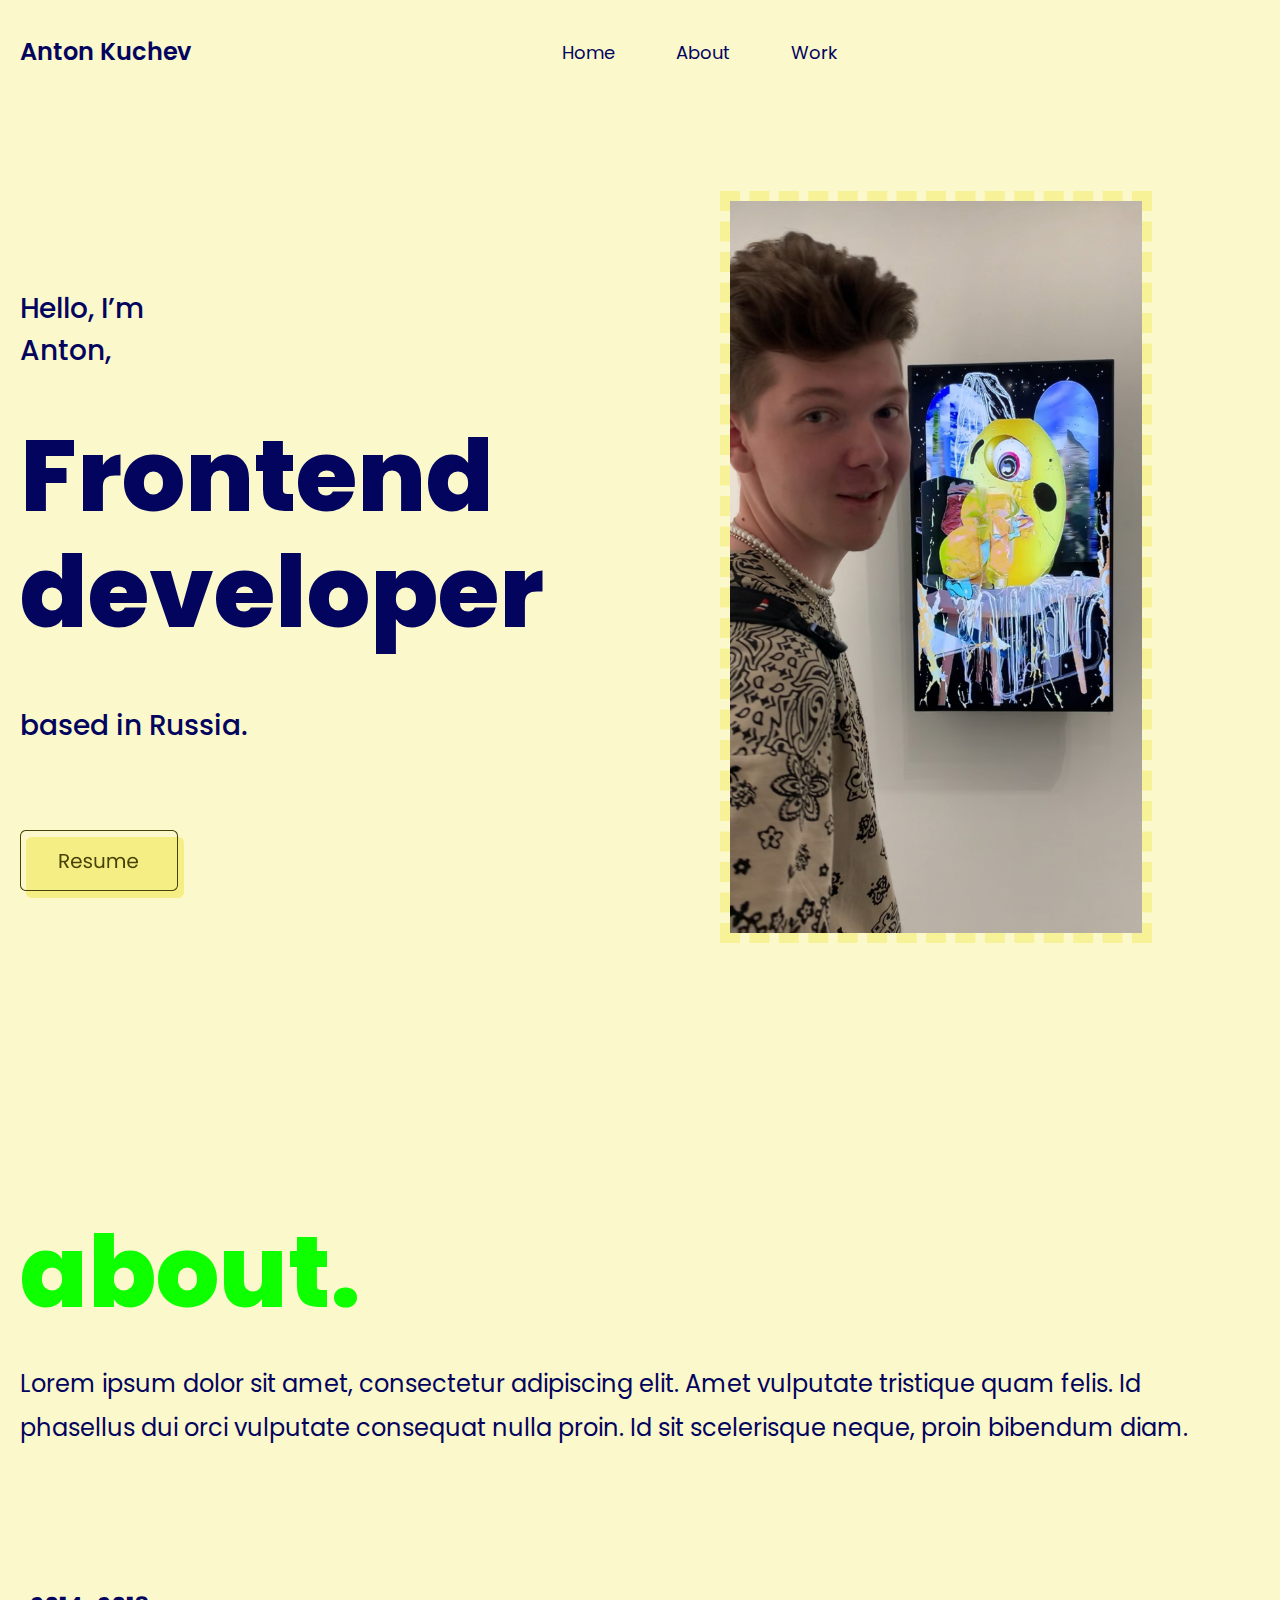
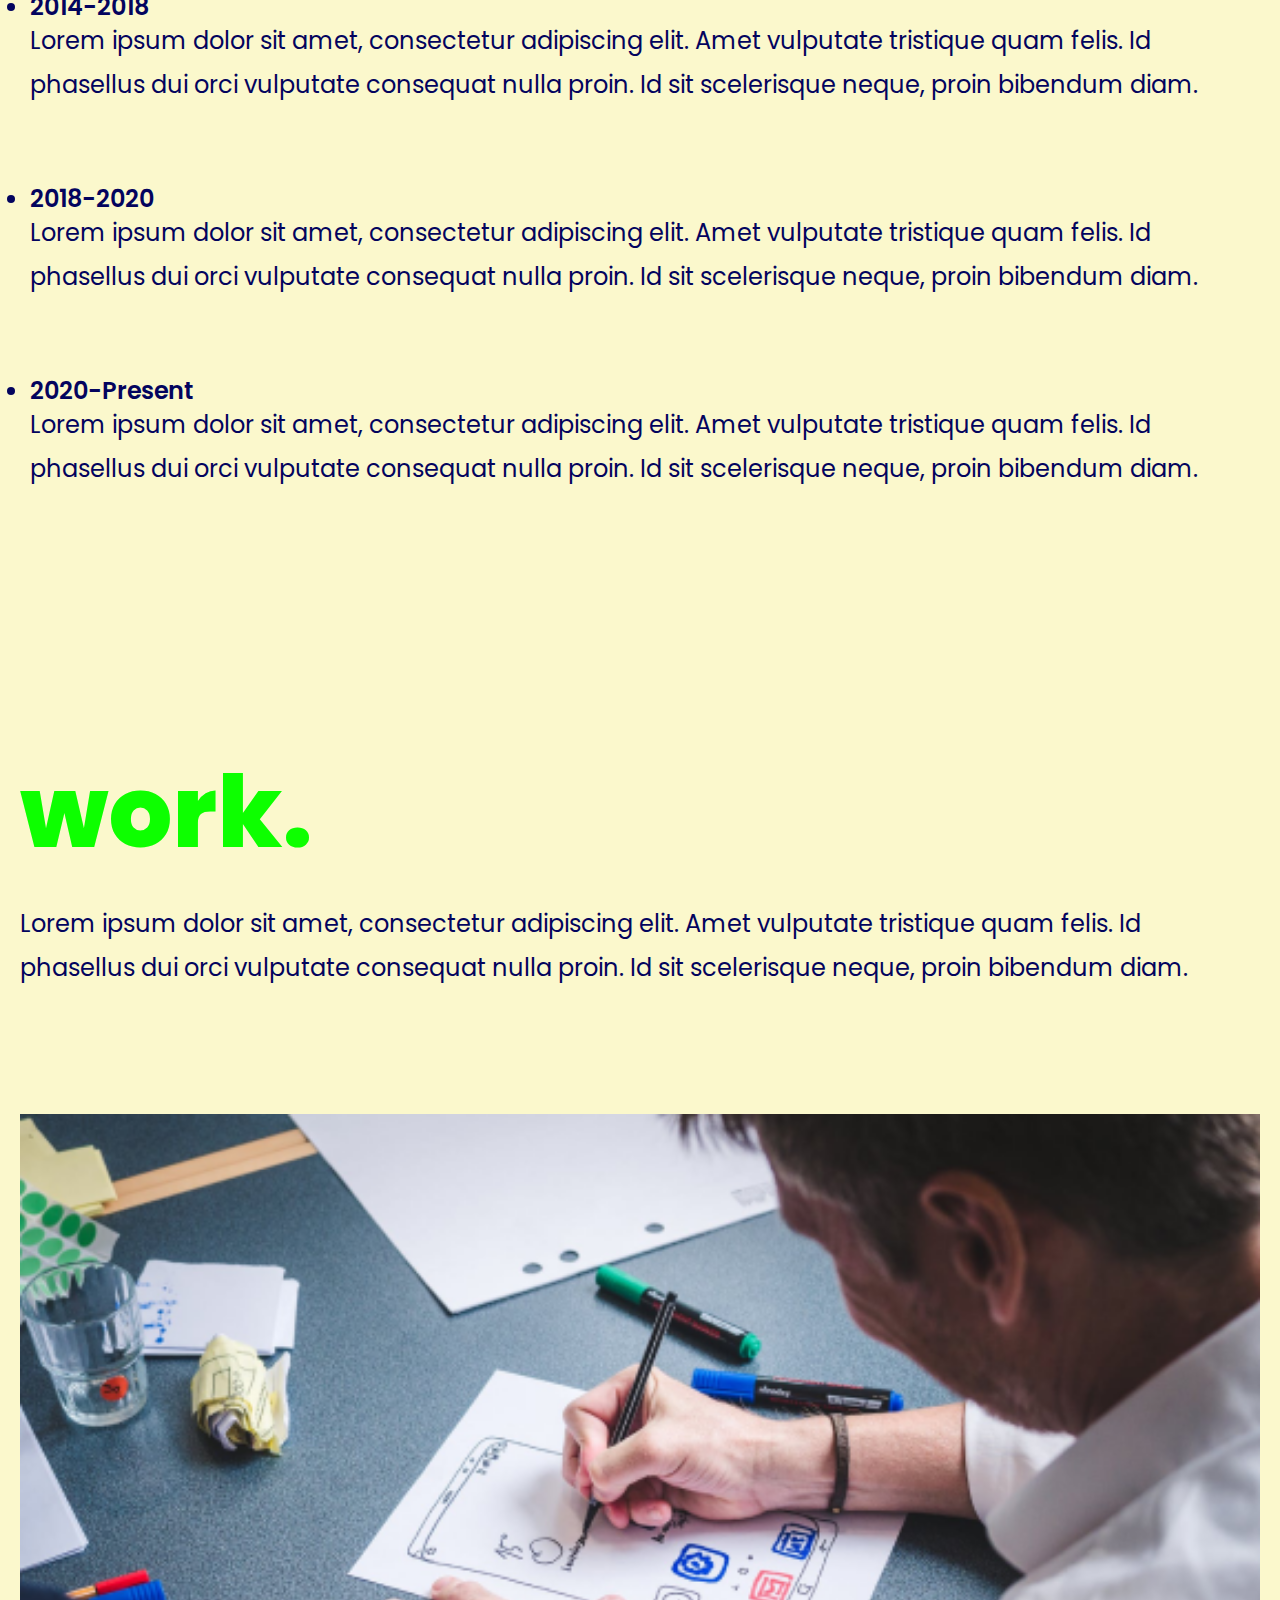
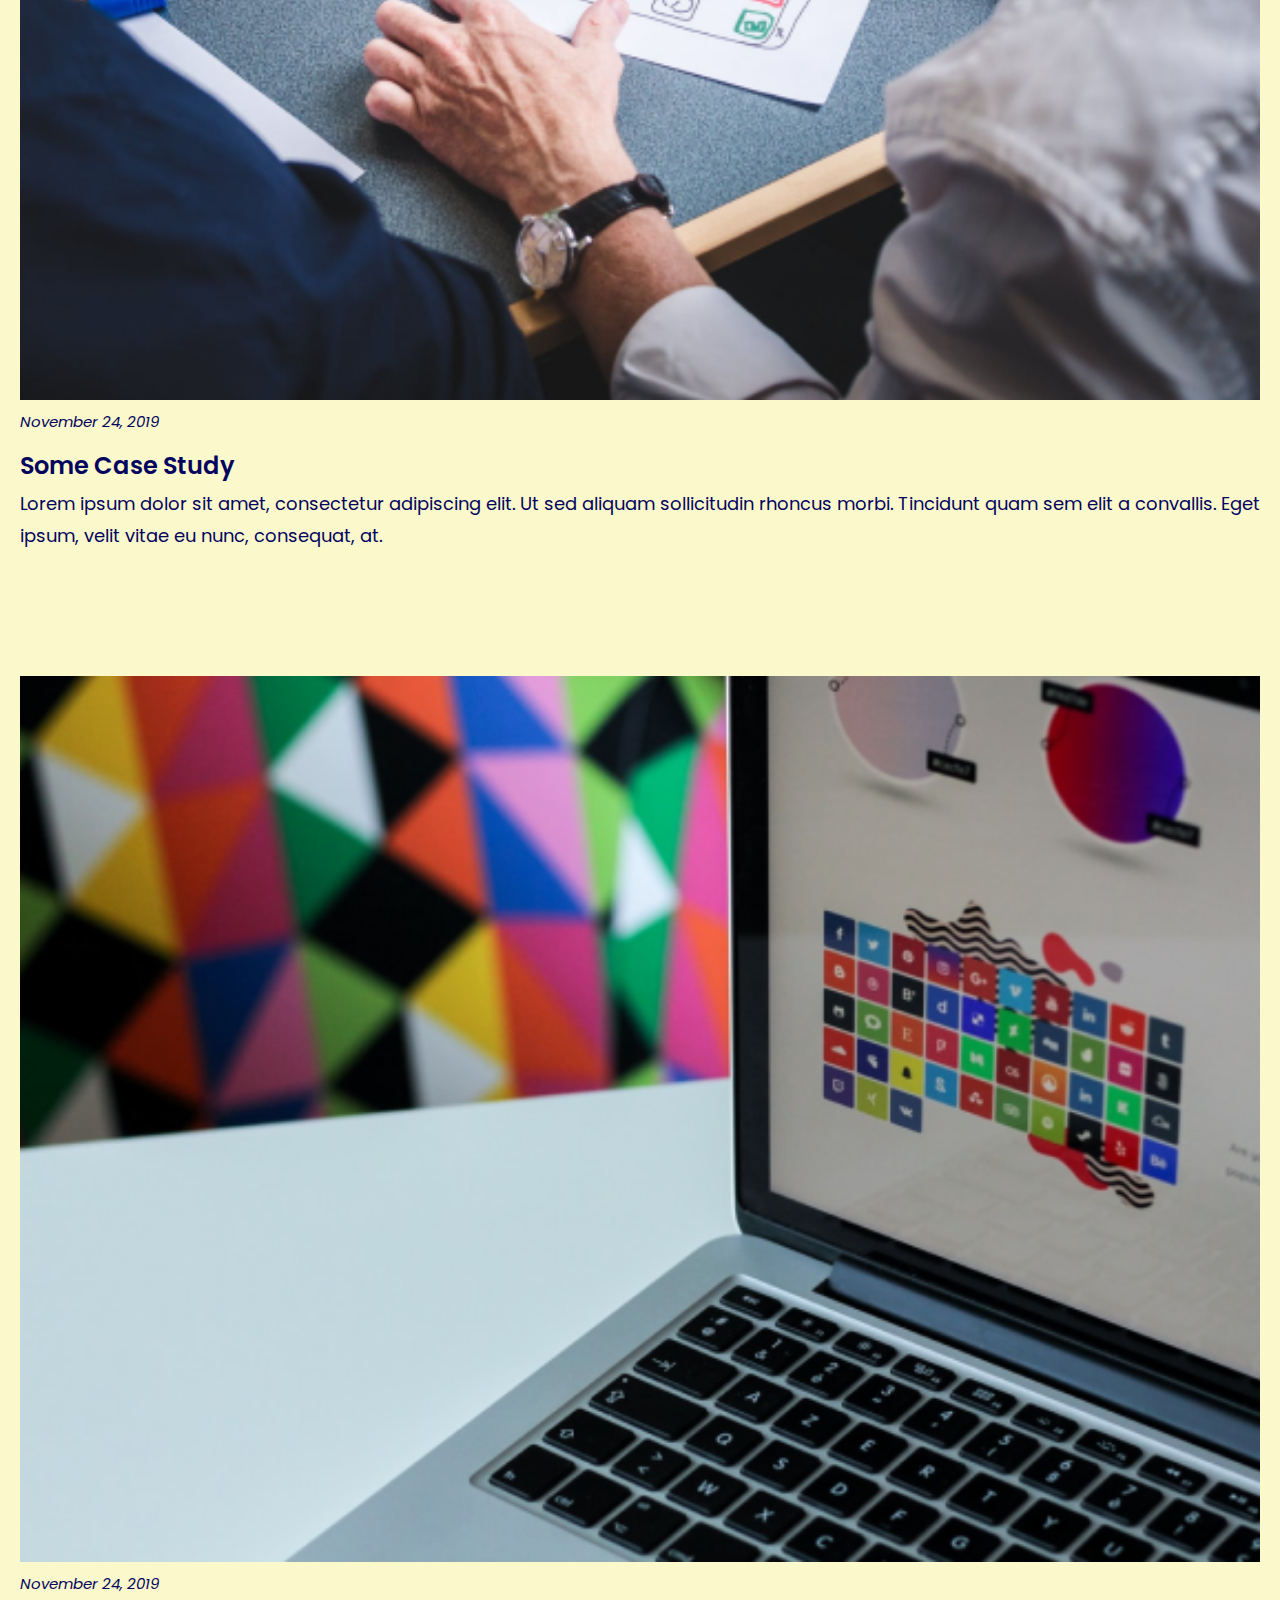
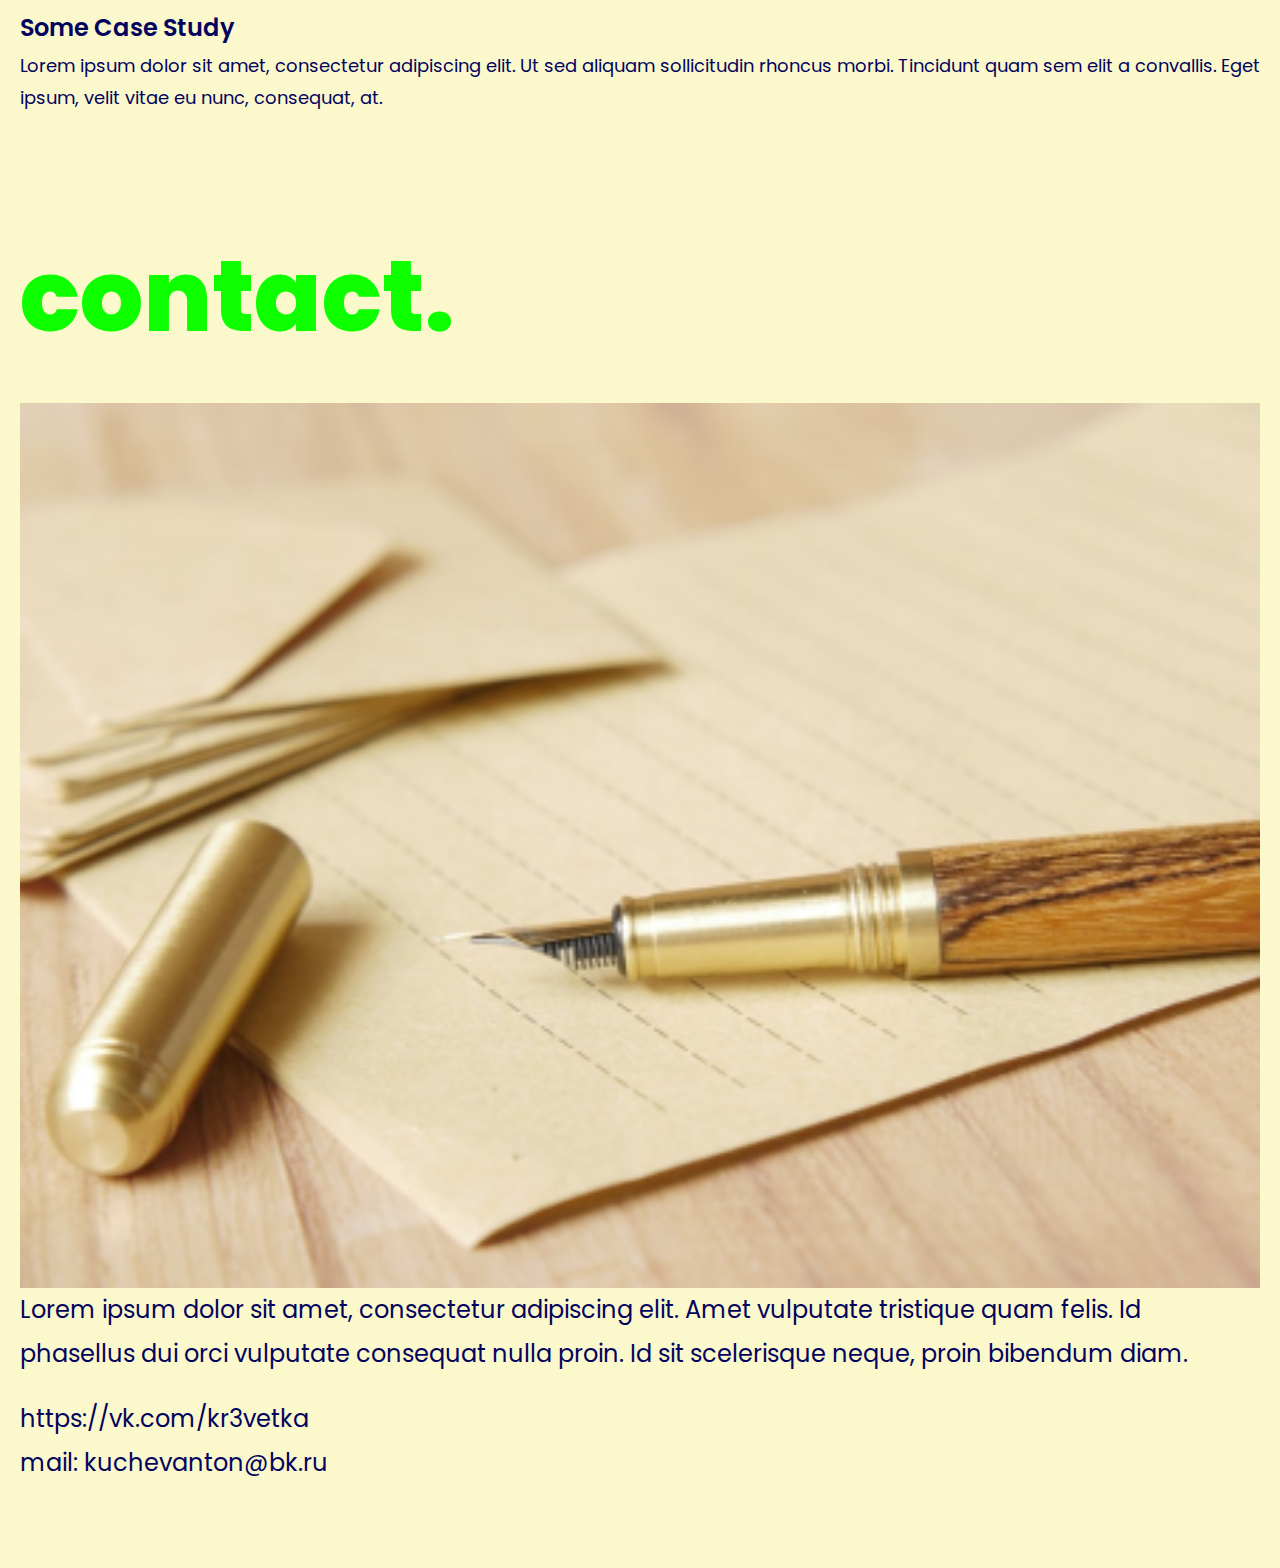
==== index.html @ e704afe0 "Add files via upload" ====
<!DOCTYPE html>
<html lang="ru">
<head>
  <meta charset="UTF-8">
  <meta name="viewport" content="width=device-width, initial-scale=1.0">
  <link href="https://fonts.googleapis.com/css?family=Poppins:regular,italic,500,600,800&display=swap" rel="stylesheet" />
  <title>Portfolio.</title>
  <link rel="stylesheet" href="../css/style.css">
  <link rel="icon" type="image" href="https://code.s3.yandex.net/web-code/js-favicon.ico">
</head>
<body>
  <div class="wrapper">
    <header class="header">
      <div class="header__container _container">
        <a href="https://vk.com/kr3vetka" class="header__logo">
          Anton Kuchev
        </a>
        <nav class="header__menu menu">
          <ul class="menu__list">
            <li class="menu__item">
              <a href="#home" class="menu__link">Home</a>
            </li>
            <li class="menu__item">
              <a href="#about" class="menu__link">About</a>
            </li>
            <li class="menu__item">
              <a href="#work" class="menu__link">Work</a>
            </li>
          </ul>
        </nav>
      </div>
    </header>
    <main class="page">
      <div class="page__mainblock mainblock">
        <div class="mainblock__container _container">
          <p class="mainblock__text1">Hello, I’m Anton,</p>
          <h1 class="mainblock__title">Frontend developer</h1>
          <p class="mainblock__text2">based in Russia.</p>
          <div class="mainblock__buttons">
            <a href="/css/img/cv.png" download class="mainblock__button"><img src="../css/img/resume.png" alt="resume"></a>
          </div>
          <div class="mainblock__imgdiv">
            <img id="home" src="../css/img/ava.jpg" alt="ava" class="mainblock__imgdiv__img">
          </div>
        </div>
        <div class="page__about">
          <div class="about__container _container">
            <h1 id="about" class="about__title">about.</h1>
            <p class="about__subtitle">Lorem ipsum dolor sit amet, consectetur adipiscing elit. Amet vulputate tristique quam felis. Id phasellus dui orci vulputate consequat nulla proin. Id sit scelerisque neque, proin bibendum diam.</p>
            <ul class="about__list">
              <li class="about__item"> 2014-2018 <h2 class="item__text">Lorem ipsum dolor sit amet, consectetur adipiscing elit. Amet vulputate tristique quam felis. Id phasellus dui orci vulputate consequat nulla proin. Id sit scelerisque neque, proin bibendum diam.</h2></li>
              <li class="about__item">2018-2020<h2 class="item__text">Lorem ipsum dolor sit amet, consectetur adipiscing elit. Amet vulputate tristique quam felis. Id phasellus dui orci vulputate consequat nulla proin. Id sit scelerisque neque, proin bibendum diam.</h2></li>
              <li class="about__item">2020-Present<h2 class="item__text">Lorem ipsum dolor sit amet, consectetur adipiscing elit. Amet vulputate tristique quam felis. Id phasellus dui orci vulputate consequat nulla proin. Id sit scelerisque neque, proin bibendum diam.</h2></li>
            </ul>
          </div>
        </div>
        <div class="page__work work">
          <div class="work__container _container">
            <h1 id="work" class="work__title">work.</h1>
            <p class="work__subtitle">Lorem ipsum dolor sit amet, consectetur adipiscing elit. Amet vulputate tristique quam felis. Id phasellus dui orci vulputate consequat nulla proin. Id sit scelerisque neque, proin bibendum diam.</p>
            <div class="work__cards">
              <div class="card1">
                <img class="card__img" src="../css/img/work1.png" alt="work_img">
                <p class="card__subtitle">November 24, 2019</p>
                <h1 class="card__text-title">Some Case Study</h1>
                <p class="card__text-subtitle">Lorem ipsum dolor sit amet, consectetur adipiscing elit. Ut sed aliquam sollicitudin rhoncus morbi. Tincidunt quam sem elit a convallis. Eget ipsum, velit vitae eu nunc, consequat, at.</p>
              </div>
              <div class="card2">
                <img class="card__img" src="../css/img/work2.png" alt="work_img">
                <p class="card__subtitle">November 24, 2019</p>
                <h1 class="card__text-title">Some Case Study</h1>
                <p class="card__text-subtitle">Lorem ipsum dolor sit amet, consectetur adipiscing elit. Ut sed aliquam sollicitudin rhoncus morbi. Tincidunt quam sem elit a convallis. Eget ipsum, velit vitae eu nunc, consequat, at.</p>
              </div>
            </div>
          </div>
        </div>
        <div class="page__contact contact">
          <div class="contact__container _container">
            <h1 id="contact" class="contact__title">contact.</h1>
            <img src="../css/img/contact.png" alt="contact" class="contact__img">
            <p class="contact__text">Lorem ipsum dolor sit amet, consectetur adipiscing elit. Amet vulputate tristique quam felis. Id phasellus dui orci vulputate consequat nulla proin. Id sit scelerisque neque, proin bibendum diam.</p>
            <ul class="contact__links">
              <li class="link"><a href="https://vk.com/kr3vetka" class="link__vk">https://vk.com/kr3vetka</a></li>
              <li class="link">mail: kuchevanton@bk.ru</li>
            </ul>
          </div>
        </div>
      </div>
    </main>
    <footer class="footer"></footer>
  </div>
  <script src="../js/script.js"></script>
</body>
</html>
---- css/style.css ----
*,
*::before,
*::after{
  padding:0;
  margin: 0;
  border: 0;
  box-sizing: border-box;
}
a{
  text-decoration: none;
}
ul,
ol,
li{
  list-style: none;
}
img{
  vertical-align: top;
}
h1,
h2,
h3,
h4,
h5,
h6{
  font-weight: inherit;
  font-size: inherit;
}
html,
body{
  background-color: #FBF8CC;
  height: 100%;
  line-height: 1;
  font-size: 24px;
  color: #03045E;
  font-weight: 400;
  font-family: Poppins;
}
.wrapper{
  min-height: 100%;
  overflow: hidden;
  display: flex;
  flex-direction: column;
}
._container{
  max-width: 1240px;
  padding: 0 15px;
  margin: 0 auto;
  box-sizing: content-box;
}
/* -----------ШАПКА-------------------------------------------- */
.header {
  position: absolute;
  width: 100%;
  left: 0;
  top: 0;
  z-index: 50;
}
.header__container {
  display: flex;
  min-height: 104px;
  align-items: center;
}
.header__logo {
  font-size: 24px;
  font-weight: 600;
  color: inherit;
}
.header__menu {
  margin: 0px 0px 0px 371px;
}
.menu {
  padding: 5px 0;
}
.menu__list {
  flex-wrap: wrap;
  display: flex;
}
.menu__item {
}
.menu__item:not(:last-child){
  margin: 0px 61px 0px 0px;
}
.menu__link {
  font-size: 18px;
  font-weight: 400;
  color:inherit;
  line-height: 27px;
}
/* ------------PAGE------------------------------------------- */
.page {
  flex: 1 1 auto;
}
.page__mainblock {
}
/* ------------MAINBLOCK------------------------------------------- */
.mainblock {
}
.mainblock__container {
  display: grid;
  grid-template-areas:
  "t1  i"
  "t2  i"
  "t3  i"
  "b  i";
  grid-template-columns: 700px 1fr;
}
.mainblock__text1 {
  grid-area: t1;
  width: 211px;
  padding: 288px 0 0 0 ;
  font-weight: 500;
  font-size: 28px;
  line-height: 42px;
}
.mainblock__title {
  grid-area: t2;
  font-weight: 800;
  font-size: 100px;
  line-height: 116px;
}
.mainblock__text2 {
  grid-area: t3;
  width: 294px;
  padding: 10px 0 0 0;
  font-weight: 500;
  font-size: 28px;
  line-height: 42px;
}
.mainblock__buttons {
  grid-area: b;
  padding: 37px 0 0 0;
}
.mainblock__imgdiv{
  grid-area: i;
  padding-top: 191px;
}
.mainblock__imgdiv__img{
  border: 10px dashed #F7F197;
  width:80%
}
.page__about {
}
.about__container{
  padding-top: 271px;
}
.about__title {
  font-weight: 800;
  font-size: 100px;
  line-height: 116px;
  color: #0dff00;
}
.about__subtitle {
  padding-top: 32px;
  line-height: 44px;
}
.about__list {
  padding-top: 145px;
  padding-left: 200px;
}
.about__item {
  list-style: disc;
  padding-bottom: 80px;
  font-weight: 600;
}
.item__text {
  line-height: 44px;
  padding-top: 10px;
  font-weight: 400;
}
.page__work {
}
.work {
}
.work__container {
  padding-top: 183px;
}
.work__title {
  font-weight: 800;
  font-size: 100px;
  line-height: 116px;
  color: #0dff00;
}
.work__subtitle {
  padding-top: 32px;
  line-height: 44px;
}
.work__cards {
  display: flex;
  padding-top: 124px;
}
.card1 {
  padding-right: 120px;
}
.card__img{
  width:100%;
}
.card__subtitle{
  font-style: italic;
  font-size: 15px;
  line-height: 44px;
}
.card__text-title {
  font-weight: 600;
  line-height: 44px;
}
.card__text-subtitle {
  font-size: 18px;
  line-height: 32px;
  padding-bottom: 124px;
}
.page__contact {
}
.contact__container {
  display: grid;
  grid-template-areas:
  "text1 text1"
  "img text2"
  "img text3";
}
.contact__title {
  grid-area: text1;
  font-weight: 800;
  font-size: 100px;
  line-height: 116px;
  color: #0dff00;
  padding-bottom: 49px;
}
.contact__img {
  grid-area: img;
  width:100%;
}
.contact__text {
  line-height: 44px;
  grid-area: text2;
  padding-left: 59px;
}
.contact__links {
  padding-top: 21px;
  grid-area: text3;
}
.link {
  line-height: 44px;
  padding-left: 59px;
}
.link__vk {
  color:inherit;
}
@media(max-width: 1300px){
  .contact__container {
    display: block;
  }
}
.footer{
  float:bottom;
  padding-top: 83px;
}
@media(max-width: 1300px){
  .work__cards {
    display: block;
  }
  .work__subtitle{
    width: 100wv;
  }
  .contact__text,
  .link{
    width: 100wv;
    padding-left: 0px;
  }
  .item__text {
    padding-top: 0px;
  }
  .about__list {
    padding-left: 10px;
  }
  .card1 {
    padding-right: 0px;
  }
}
@media(max-width: 992px){
  .mainblock__title{
    font-size: 80px;
    line-height: 86px;
  }
  .mainblock__container{
    grid-template-columns: 60vw 1fr;
  }
}
@media(max-width: 767px){
  .mainblock__title{
    font-size: 40px;
    line-height: 56px;
  }
  .mainblock__container{
    grid-template-columns: 60vw 1fr;
  }
  .mainblock__text1 {
    padding: 150px 0 0 0 ;
  }
  .mainblock__imgdiv{
    padding-top: 150px;
  }
}
@media(max-width: 450px){
  .work__cards{
    padding-top: 10px;
  }
  .about__container{
    padding-top: 10px;
  }
  .work__container{
    padding-top: 10px;
  }
  .about__item{
    padding-bottom: 25px;
  }
  .about__list{
    padding-top: 20px;
  }
  .card__text-subtitle{
    padding-bottom: 10px;
  }
  .mainblock__imgdiv{
    padding-top: 10px;
  }
  .mainblock__title{
    font-size: 30px;
    line-height: 40px;
  }
  .mainblock__container{
    display:block;
  }
  .mainblock__text1 {
    padding: 120px 0 0 0 ;
  }
  .mainblock__text2 {
    font-size: 16px;
    line-height: 26px;
  }
}
@media(max-width: 992px){
  .header__menu{
    margin: 0 0 0 80px;
  }
}
@media(max-width: 767px){
  .header__menu{
    margin: 0 0 0 40px;
  }
}
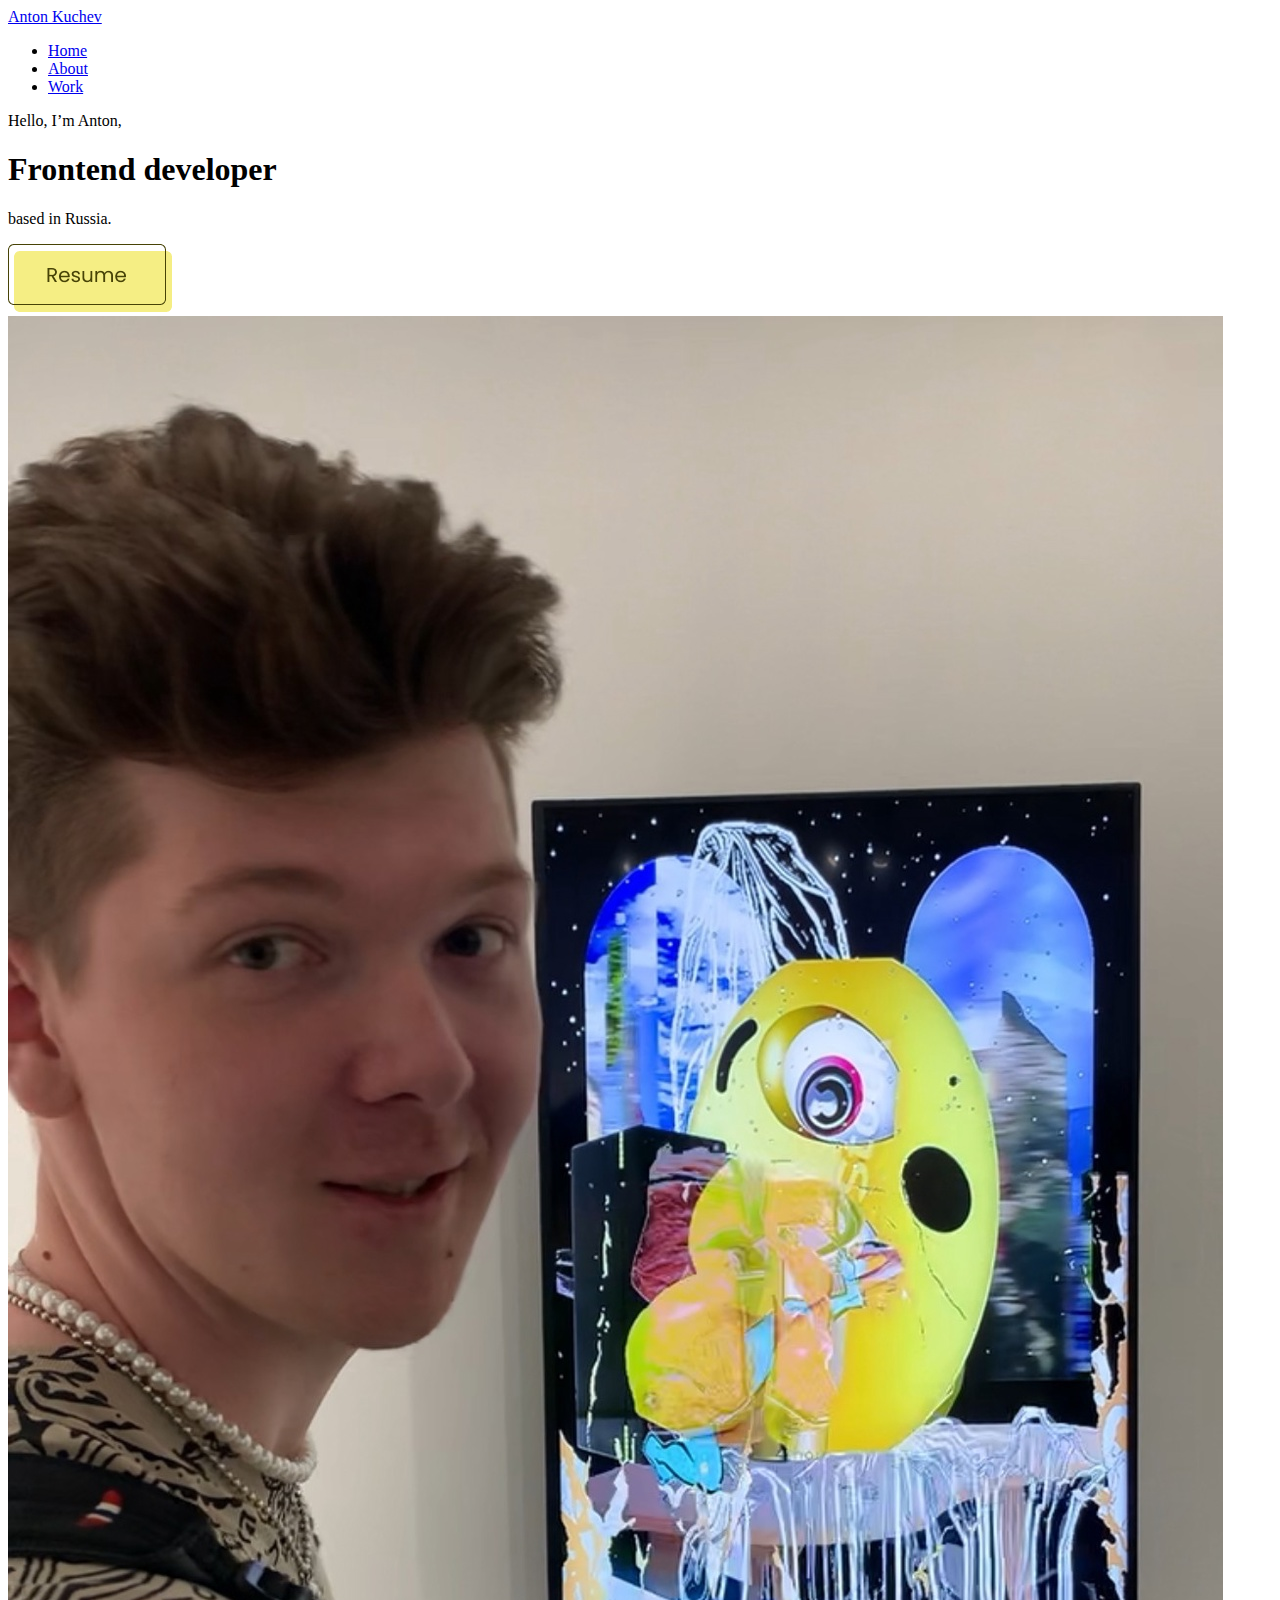
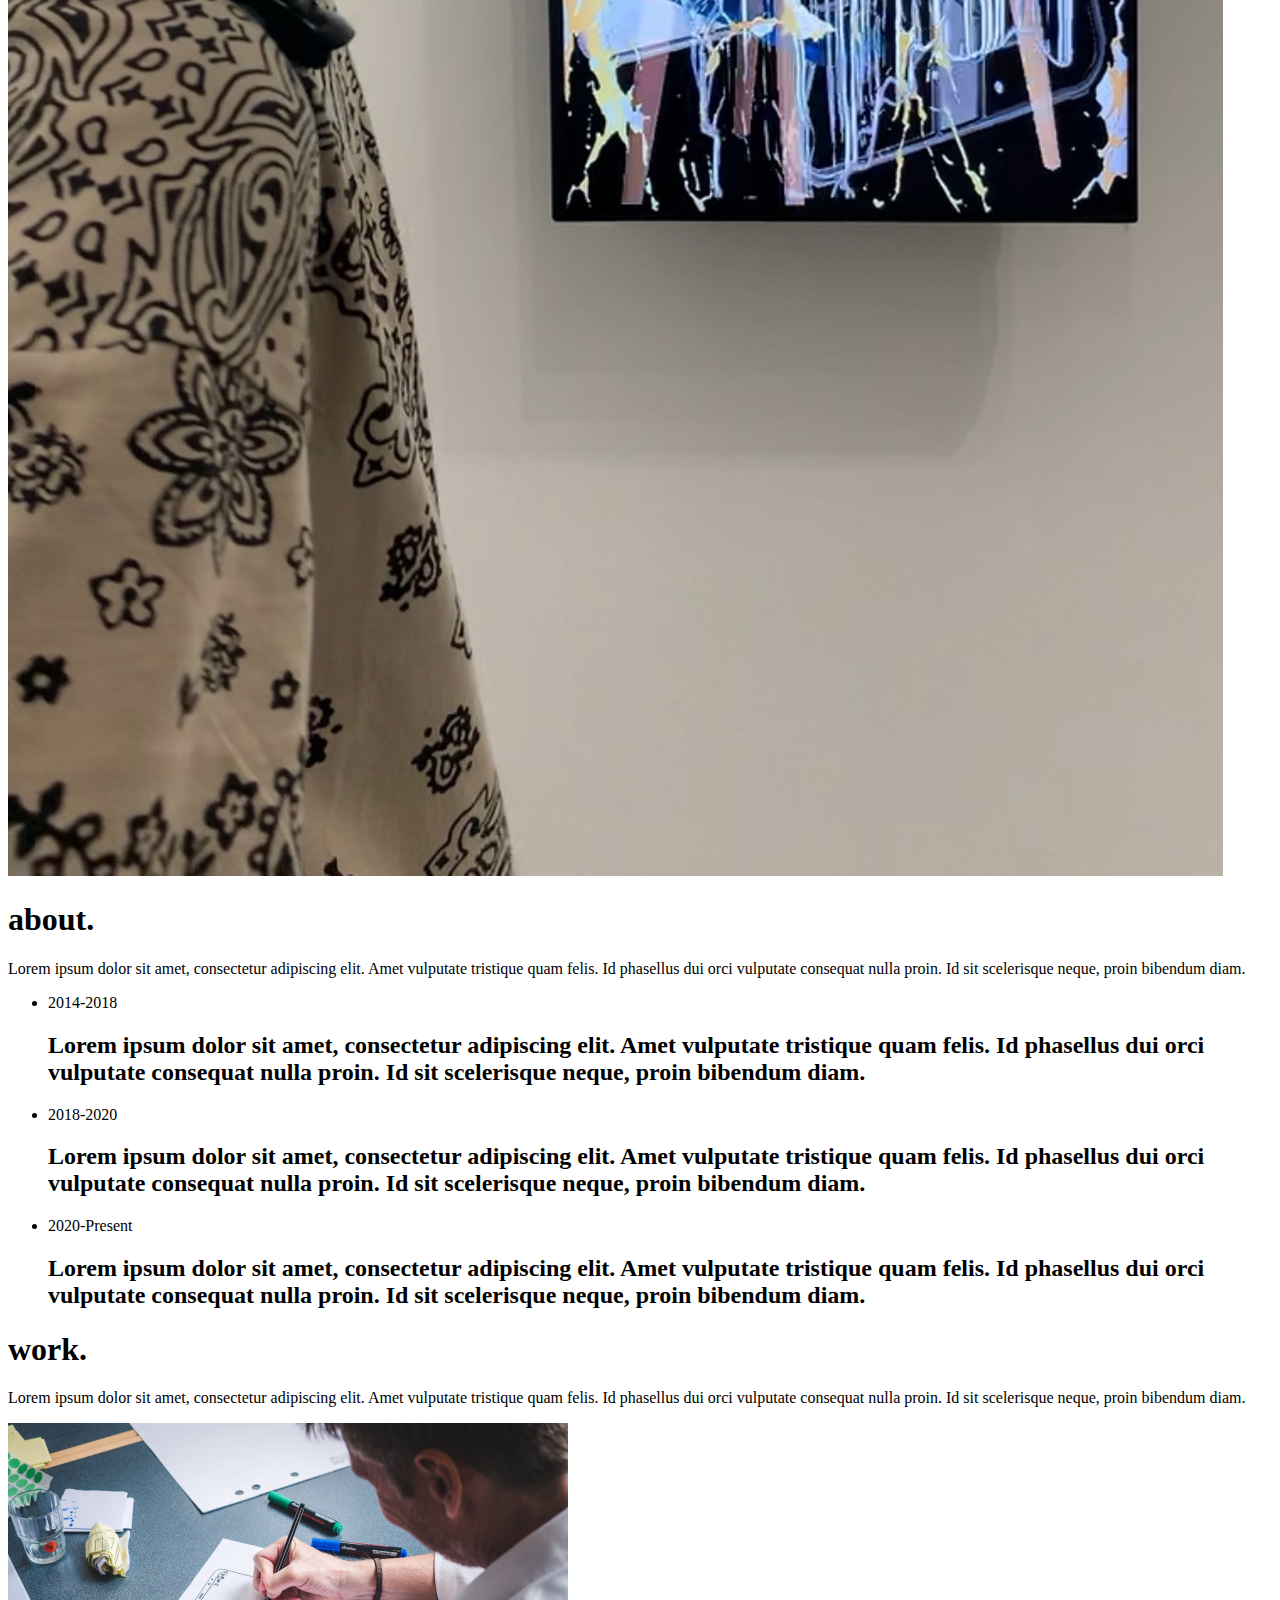
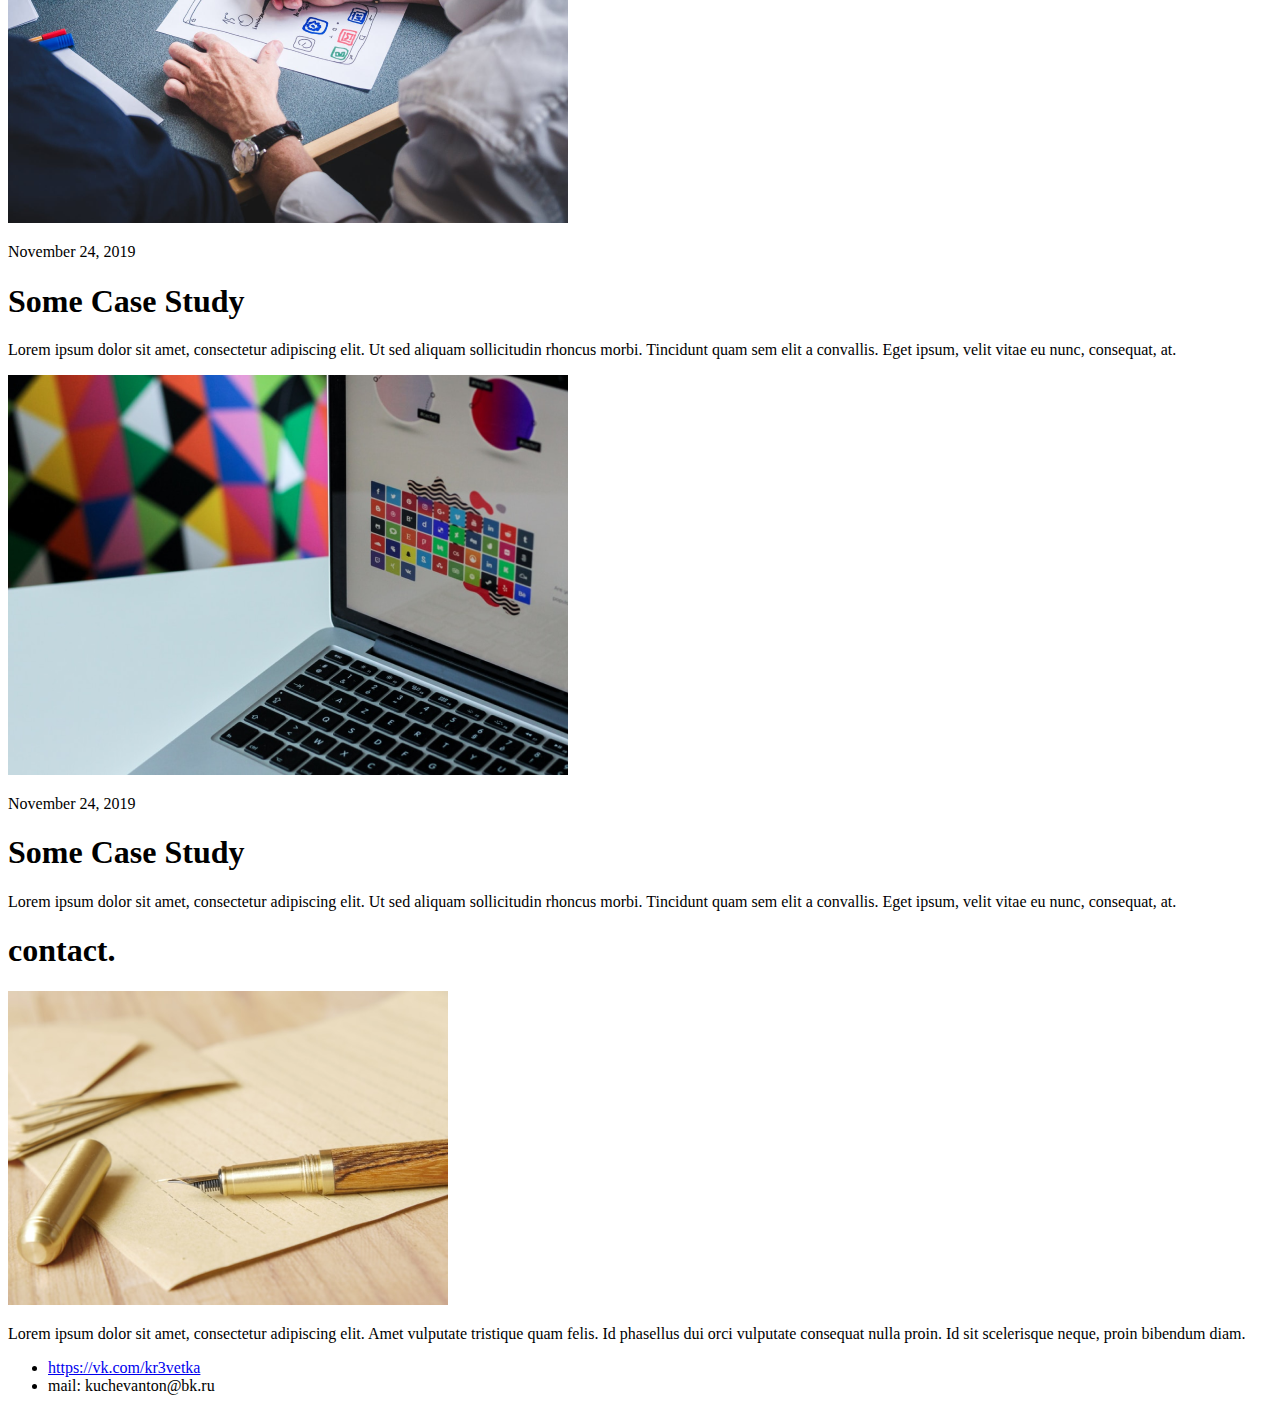
==== commit a89a2ea3: "Add files via upload" ====
--- a/index.html
+++ b/index.html
@@ -5,7 +5,7 @@
   <meta name="viewport" content="width=device-width, initial-scale=1.0">
   <link href="https://fonts.googleapis.com/css?family=Poppins:regular,italic,500,600,800&display=swap" rel="stylesheet" />
   <title>Portfolio.</title>
-  <link rel="stylesheet" href="../css/style.css">
+  <link rel="stylesheet" href="cv/css/style.css">
   <link rel="icon" type="image" href="https://code.s3.yandex.net/web-code/js-favicon.ico">
 </head>
 <body>
